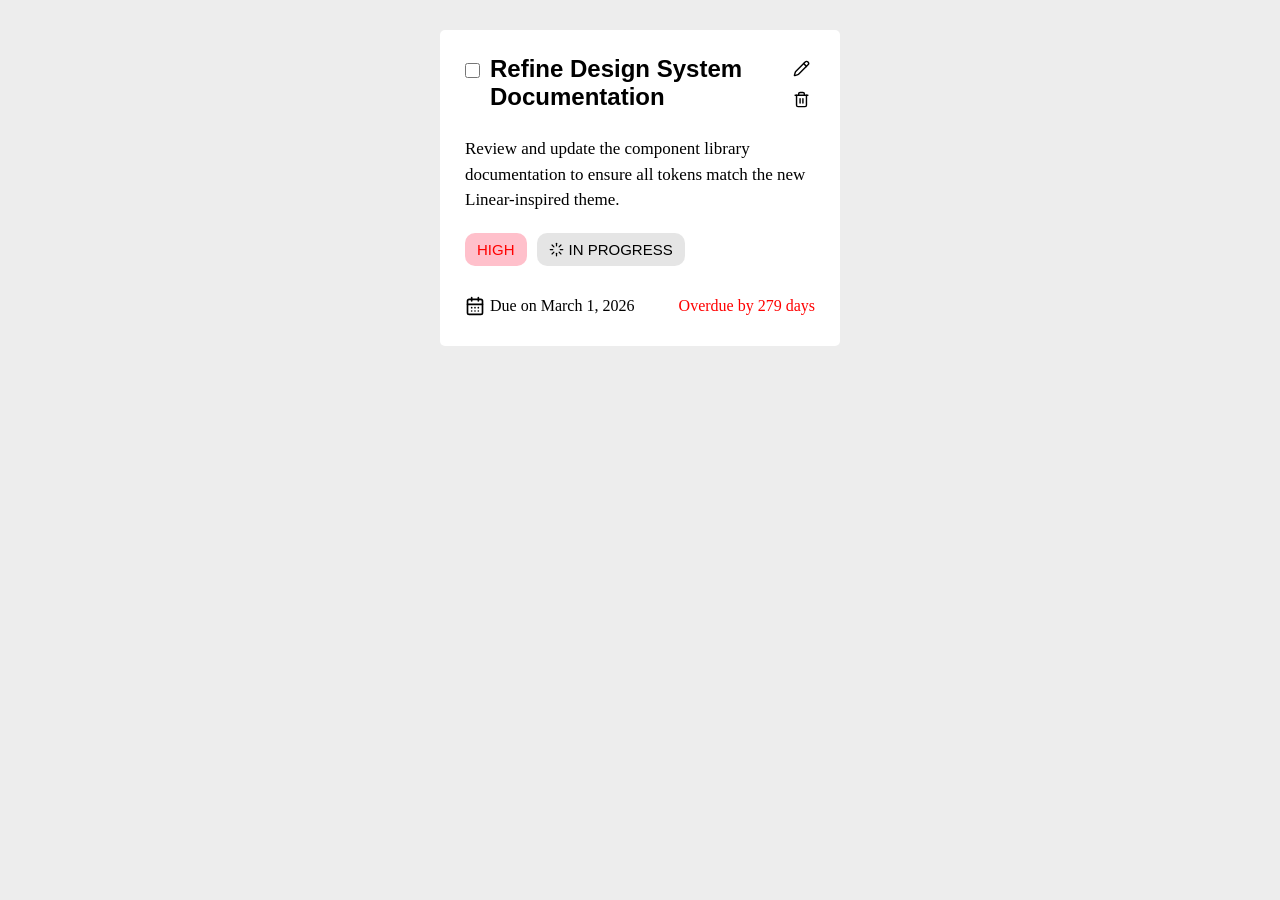
==== index.html @ 04fd06e0 "change html name" ====
<!doctype html>
<html>
  <head>
    <!--Meta data-->
    <meta name="viewport" content="width=device-width, initial-scale=1.0" />
    <meta name="description" content="a fully functional todo card component" />
    <title>todo-card</title>

    <!--styles-->
    <link rel="stylesheet" href="todo-card.css" />
  </head>
  <body>
    <main>
      <article data-testid="test-todo-card" class="test-todo-card">
        <section class="to-do-header">
          <div>
            <input
              type="checkbox"
              data-testid="test-todo-complete-toggle"
              aria-label="change-status"
              class="test-todo-complete-toggle"
              style="cursor: pointer"
            />
          </div>
          <h2 data-testid="test-todo-title" class="test-todo-title">
            Refine Design System Documentation
          </h2>
          <div class="tasks-btns">
            <button
              data-testid="test-todo-edit-button"
              class="test-todo-edit-button"
              aria-label="edit task"
              tabindex="{0}"
            >
              <svg
                xmlns="http://www.w3.org/2000/svg"
                width="17"
                height="17"
                viewBox="0 0 24 24"
                fill="none"
                stroke="currentColor"
                stroke-width="2"
                stroke-linecap="round"
                stroke-linejoin="round"
                class="lucide lucide-pencil-icon lucide-pencil"
              >
                <path
                  d="M21.174 6.812a1 1 0 0 0-3.986-3.987L3.842 16.174a2 2 0 0 0-.5.83l-1.321 4.352a.5.5 0 0 0 .623.622l4.353-1.32a2 2 0 0 0 .83-.497z"
                />
                <path d="m15 5 4 4" />
              </svg>
            </button>
            <button
              data-testid="test-todo-delete-button"
              class="test-todo-delete-button"
              aria-label="delete-task"
              tabindex="{0}"
            >
              <svg
                xmlns="http://www.w3.org/2000/svg"
                width="17"
                height="17"
                viewBox="0 0 24 24"
                fill="none"
                stroke="currentColor"
                stroke-width="2"
                stroke-linecap="round"
                stroke-linejoin="round"
                class="lucide lucide-trash2-icon lucide-trash-2"
              >
                <path d="M10 11v6" />
                <path d="M14 11v6" />
                <path d="M19 6v14a2 2 0 0 1-2 2H7a2 2 0 0 1-2-2V6" />
                <path d="M3 6h18" />
                <path d="M8 6V4a2 2 0 0 1 2-2h4a2 2 0 0 1 2 2v2" />
              </svg>
            </button>
          </div>
        </section>
        <p data-testid="test-todo-description" class="test-todo-description">
          Review and update the component library documentation to ensure all
          tokens match the new Linear-inspired theme.
        </p>
        <div class="todo-tags">
          <p data-testid="test-todo-priority" class="test-todo-priority">
            HIGH
          </p>
          <p data-testid="test-todo-status" class="test-todo-status">
            <svg
              xmlns="http://www.w3.org/2000/svg"
              width="15"
              height="15"
              viewBox="0 0 24 24"
              fill="none"
              stroke="currentColor"
              stroke-width="2"
              stroke-linecap="round"
              stroke-linejoin="round"
              class="lucide lucide-loader-icon lucide-loader"
            >
              <path d="M12 2v4" />
              <path d="m16.2 7.8 2.9-2.9" />
              <path d="M18 12h4" />
              <path d="m16.2 16.2 2.9 2.9" />
              <path d="M12 18v4" />
              <path d="m4.9 19.1 2.9-2.9" />
              <path d="M2 12h4" />
              <path d="m4.9 4.9 2.9 2.9" />
            </svg>
            <span>IN PROGRESS</span>
          </p>
        </div>
        <section class="date-section">
          <div class="due-date-container">
            <svg
              xmlns="http://www.w3.org/2000/svg"
              width="20"
              height="20"
              viewBox="0 0 24 24"
              fill="none"
              stroke="currentColor"
              stroke-width="2"
              stroke-linecap="round"
              stroke-linejoin="round"
              class="lucide lucide-calendar-days-icon lucide-calendar-days"
            >
              <path d="M8 2v4" />
              <path d="M16 2v4" />
              <rect width="18" height="18" x="3" y="4" rx="2" />
              <path d="M3 10h18" />
              <path d="M8 14h.01" />
              <path d="M12 14h.01" />
              <path d="M16 14h.01" />
              <path d="M8 18h.01" />
              <path d="M12 18h.01" />
              <path d="M16 18h.01" />
            </svg>
            <time data-testid="test-todo-due-date" class="test-todo-due-date">
              Due, 12 Feb 2025
            </time>
          </div>
          <div>
            <time
              data-testid="test-todo-time-remaining"
              class="test-todo-time-remaining"
            >
              3 days left
            </time>
          </div>
        </section>
      </article>
    </main>

    <!--Scripts-->
    <script src="todo-card.js"></script>
  </body>
</html>
---- todo-card.css ----
* {
  padding: 0;
  margin: 0;
}
button{
border: none;
background-color: transparent;
}
body {
  padding: 30px;
  margin: 0;
  height: 100%;
  background-color: rgba(0, 0, 0, 0.07);
  display: flex;
  flex-direction: column;
  align-items: center;
  font-family: Cambria, Cochin, Georgia, Times, "Times New Roman", serif;
}
main{
  max-width: 400px;
}
.test-todo-card {
  background-color: white;
  padding: 25px 25px 10px 25px;
  border-radius: 5px;
  margin-bottom: 15px;
}
.todo-tags {
  list-style-type: none;
  padding: 0;
  margin-bottom: 30px;
  display: flex;
  text-transform: capitalize;
  column-gap: 10px;
   row-gap: 10px;
  font-family: Arial, Helvetica, sans-serif;
  flex-wrap: wrap;
}
.to-do-header {
  display: flex;
  column-gap: 10px;
  align-items: start;
  font-family: Arial, Helvetica, sans-serif;
}
.test-todo-description {
  margin: 20px 0px;
  line-height: 1.5;
  font-size: 17px;
}
.test-todo-complete-toggle {
  margin-top: 8px;
  width: 15px;
  height: 15px;
}
.todo-tags .test-todo-priority,
.test-todo-status {
  padding: 8px 12px;
  border-radius: 8px;
  text-transform: capitalize;
  font-size: 15px;
  border-radius: 10px;
  font-size: 15px;
}
.test-todo-priority {
  background-color: pink;
  color: red;
}
.test-todo-status {
  background-color: rgba(0, 0, 0, 0.1);
  display: flex;
  align-items: center;
  column-gap: 5px;
}
.date-section {
  margin: 20px 0px;
  display: flex;
  align-items: center;
}
.due-date-container {
  display: flex;
  align-items: center;
  flex-grow: 1;
  column-gap: 5px;
}
.tasks-btns {
  display: flex;
  flex-direction: column;
  row-gap: 1px;
}
.tasks-btns .test-todo-delete-button, .test-todo-edit-button{
  cursor: pointer; 
  padding: 5px;
  transition: background-color 300ms ease-in-out;
}
.tasks-btns .test-todo-delete-button:hover, .test-todo-edit-button:hover{
  cursor: pointer; 
  background-color: rgba(0, 0, 0, 0.08);
}
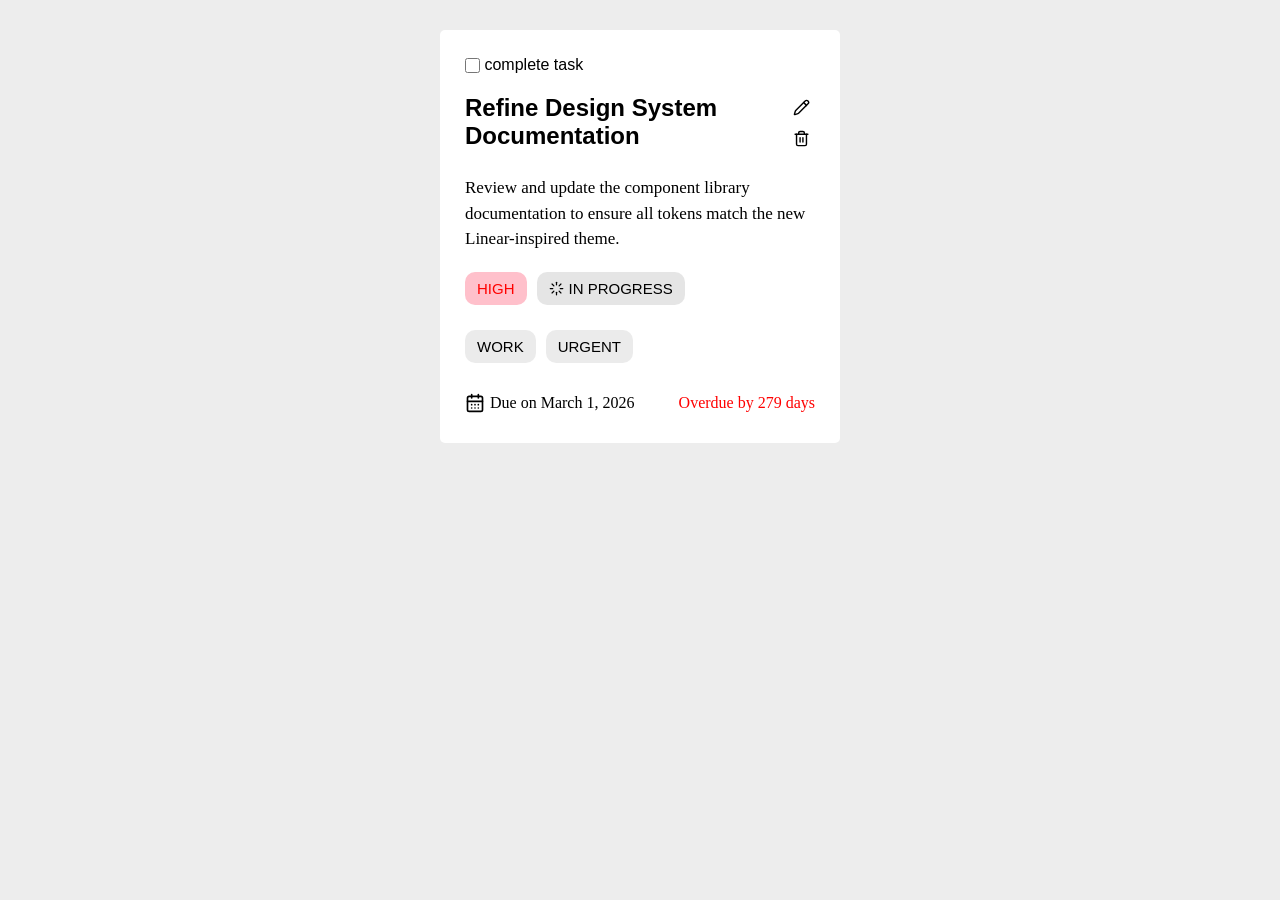
==== commit 8a5f4113: "label input and add test-todo-tags" ====
--- a/index.html
+++ b/index.html
@@ -12,16 +12,19 @@
   <body>
     <main>
       <article data-testid="test-todo-card" class="test-todo-card">
+         <div class="todo-complete">
+            <label>
+              <input
+                type="checkbox"
+                data-testid="test-todo-complete-toggle"
+                aria-label="change-status"
+                class="test-todo-complete-toggle"
+                style="cursor: pointer"
+              />
+              complete task
+            </label>
+          </div>
         <section class="to-do-header">
-          <div>
-            <input
-              type="checkbox"
-              data-testid="test-todo-complete-toggle"
-              aria-label="change-status"
-              class="test-todo-complete-toggle"
-              style="cursor: pointer"
-            />
-          </div>
           <h2 data-testid="test-todo-title" class="test-todo-title">
             Refine Design System Documentation
           </h2>
@@ -110,6 +113,10 @@
             <span>IN PROGRESS</span>
           </p>
         </div>
+        <ul class="test-todo-tags">
+          <li>Work</li>
+          <li>urgent</li>
+        </ul>
         <section class="date-section">
           <div class="due-date-container">
             <svg
--- a/todo-card.css
+++ b/todo-card.css
@@ -2,9 +2,9 @@
   padding: 0;
   margin: 0;
 }
-button{
-border: none;
-background-color: transparent;
+button {
+  border: none;
+  background-color: transparent;
 }
 body {
   padding: 30px;
@@ -16,7 +16,7 @@
   align-items: center;
   font-family: Cambria, Cochin, Georgia, Times, "Times New Roman", serif;
 }
-main{
+main {
   max-width: 400px;
 }
 .test-todo-card {
@@ -26,15 +26,20 @@
   margin-bottom: 15px;
 }
 .todo-tags {
-  list-style-type: none;
   padding: 0;
-  margin-bottom: 30px;
+  margin-bottom: 25px;
   display: flex;
   text-transform: capitalize;
   column-gap: 10px;
-   row-gap: 10px;
+  row-gap: 10px;
   font-family: Arial, Helvetica, sans-serif;
   flex-wrap: wrap;
+}
+.todo-complete {
+  font-family: Arial, Helvetica, sans-serif;
+  margin-bottom: 20px;
+  display: flex;
+  align-items: center;
 }
 .to-do-header {
   display: flex;
@@ -48,7 +53,7 @@
   font-size: 17px;
 }
 .test-todo-complete-toggle {
-  margin-top: 8px;
+  transform: translateY(3px);
   width: 15px;
   height: 15px;
 }
@@ -57,6 +62,25 @@
   padding: 8px 12px;
   border-radius: 8px;
   text-transform: capitalize;
+  font-size: 15px;
+  border-radius: 10px;
+  font-size: 15px;
+}
+.test-todo-tags {
+  list-style-type: none;
+  margin-bottom: 30px;
+  display: flex;
+  text-transform: capitalize;
+  column-gap: 10px;
+  row-gap: 10px;
+  font-family: Arial, Helvetica, sans-serif;
+  flex-wrap: wrap;
+}
+.test-todo-tags * {
+  background-color: rgba(0, 0, 0, 0.08);
+  padding: 8px 12px;
+  border-radius: 8px;
+  text-transform: uppercase;
   font-size: 15px;
   border-radius: 10px;
   font-size: 15px;
@@ -87,12 +111,14 @@
   flex-direction: column;
   row-gap: 1px;
 }
-.tasks-btns .test-todo-delete-button, .test-todo-edit-button{
-  cursor: pointer; 
+.tasks-btns .test-todo-delete-button,
+.test-todo-edit-button {
+  cursor: pointer;
   padding: 5px;
   transition: background-color 300ms ease-in-out;
 }
-.tasks-btns .test-todo-delete-button:hover, .test-todo-edit-button:hover{
-  cursor: pointer; 
+.tasks-btns .test-todo-delete-button:hover,
+.test-todo-edit-button:hover {
+  cursor: pointer;
   background-color: rgba(0, 0, 0, 0.08);
-}+}
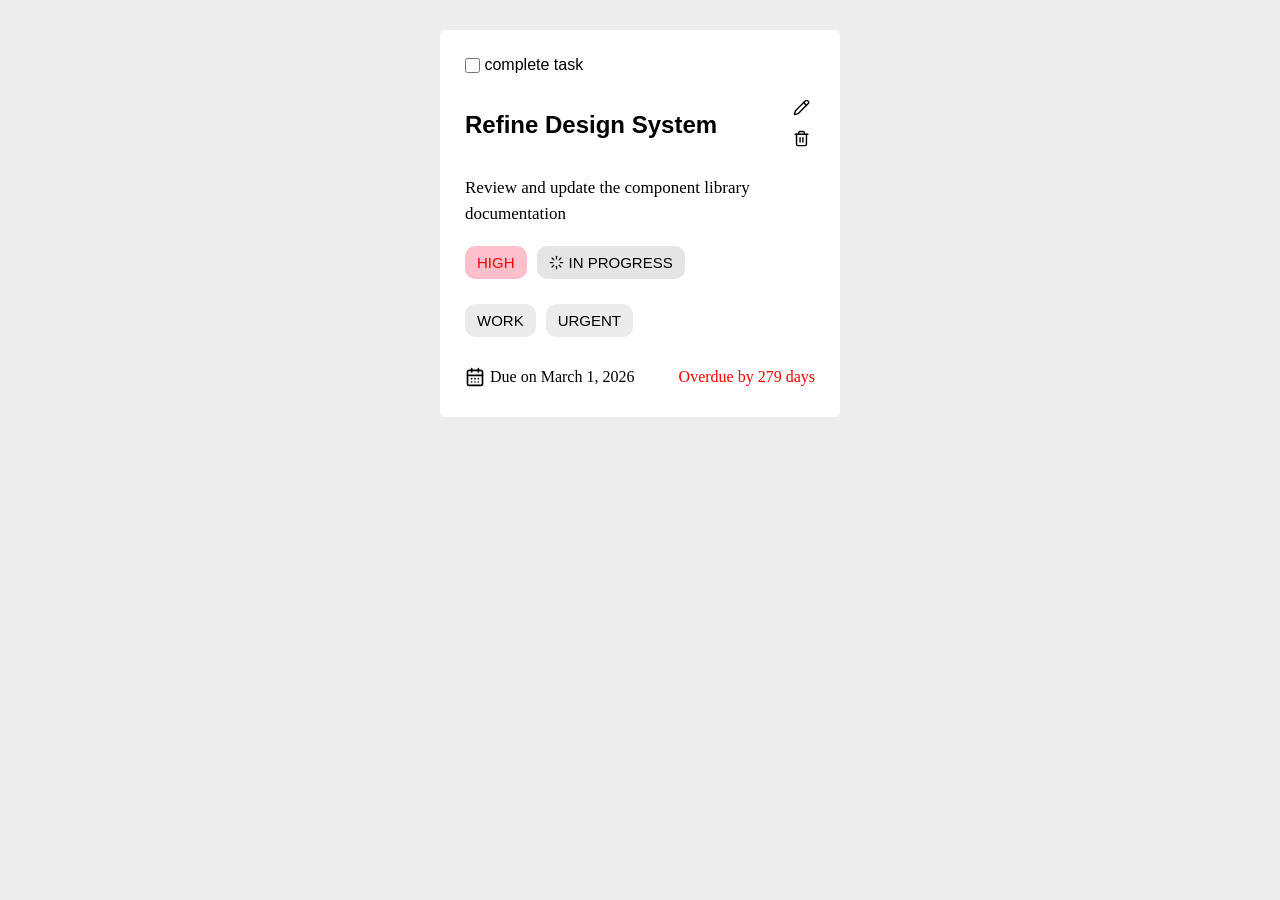
==== commit 85469155: "make minor modifications" ====
--- a/index.html
+++ b/index.html
@@ -25,8 +25,8 @@
             </label>
           </div>
         <section class="to-do-header">
-          <h2 data-testid="test-todo-title" class="test-todo-title">
-            Refine Design System Documentation
+          <h2 data-testid="test-todo-title" class="test-todo-title" style="flex-grow: 1;">
+            Refine Design System
           </h2>
           <div class="tasks-btns">
             <button
@@ -81,8 +81,7 @@
           </div>
         </section>
         <p data-testid="test-todo-description" class="test-todo-description">
-          Review and update the component library documentation to ensure all
-          tokens match the new Linear-inspired theme.
+          Review and update the component library documentation
         </p>
         <div class="todo-tags">
           <p data-testid="test-todo-priority" class="test-todo-priority">
--- a/todo-card.css
+++ b/todo-card.css
@@ -44,7 +44,7 @@
 .to-do-header {
   display: flex;
   column-gap: 10px;
-  align-items: start;
+  align-items: center;
   font-family: Arial, Helvetica, sans-serif;
 }
 .test-todo-description {
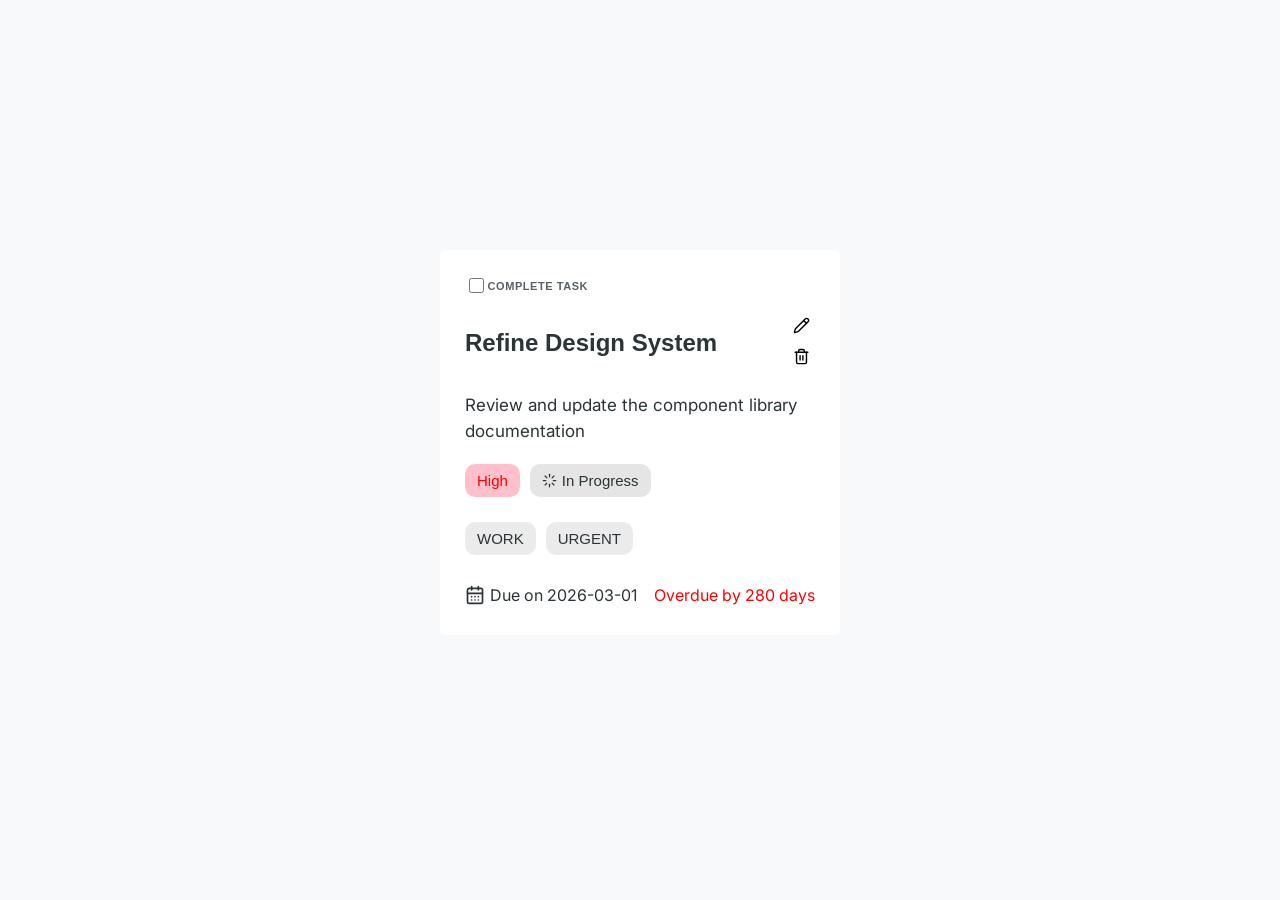
==== commit 8816211e: "hng task 1a initial commit" ====
--- a/index.html
+++ b/index.html
@@ -5,159 +5,23 @@
     <meta name="viewport" content="width=device-width, initial-scale=1.0" />
     <meta name="description" content="a fully functional todo card component" />
     <title>todo-card</title>
-
+    <!--external styles-->
+    <link
+      href="https://fonts.googleapis.com/css2?family=Inter:wght@400;500;600;700;800&amp;display=swap"
+      rel="stylesheet"
+    />
+    <link
+      href="https://fonts.googleapis.com/css2?family=Material+Symbols+Outlined:wght,FILL@100..700,0..1&amp;display=swap"
+      rel="stylesheet"
+    />
     <!--styles-->
     <link rel="stylesheet" href="todo-card.css" />
+    <link rel="stylesheet" href="todo-edit-card.css" />
   </head>
   <body>
-    <main>
-      <article data-testid="test-todo-card" class="test-todo-card">
-         <div class="todo-complete">
-            <label>
-              <input
-                type="checkbox"
-                data-testid="test-todo-complete-toggle"
-                aria-label="change-status"
-                class="test-todo-complete-toggle"
-                style="cursor: pointer"
-              />
-              complete task
-            </label>
-          </div>
-        <section class="to-do-header">
-          <h2 data-testid="test-todo-title" class="test-todo-title" style="flex-grow: 1;">
-            Refine Design System
-          </h2>
-          <div class="tasks-btns">
-            <button
-              data-testid="test-todo-edit-button"
-              class="test-todo-edit-button"
-              aria-label="edit task"
-              tabindex="{0}"
-            >
-              <svg
-                xmlns="http://www.w3.org/2000/svg"
-                width="17"
-                height="17"
-                viewBox="0 0 24 24"
-                fill="none"
-                stroke="currentColor"
-                stroke-width="2"
-                stroke-linecap="round"
-                stroke-linejoin="round"
-                class="lucide lucide-pencil-icon lucide-pencil"
-              >
-                <path
-                  d="M21.174 6.812a1 1 0 0 0-3.986-3.987L3.842 16.174a2 2 0 0 0-.5.83l-1.321 4.352a.5.5 0 0 0 .623.622l4.353-1.32a2 2 0 0 0 .83-.497z"
-                />
-                <path d="m15 5 4 4" />
-              </svg>
-            </button>
-            <button
-              data-testid="test-todo-delete-button"
-              class="test-todo-delete-button"
-              aria-label="delete-task"
-              tabindex="{0}"
-            >
-              <svg
-                xmlns="http://www.w3.org/2000/svg"
-                width="17"
-                height="17"
-                viewBox="0 0 24 24"
-                fill="none"
-                stroke="currentColor"
-                stroke-width="2"
-                stroke-linecap="round"
-                stroke-linejoin="round"
-                class="lucide lucide-trash2-icon lucide-trash-2"
-              >
-                <path d="M10 11v6" />
-                <path d="M14 11v6" />
-                <path d="M19 6v14a2 2 0 0 1-2 2H7a2 2 0 0 1-2-2V6" />
-                <path d="M3 6h18" />
-                <path d="M8 6V4a2 2 0 0 1 2-2h4a2 2 0 0 1 2 2v2" />
-              </svg>
-            </button>
-          </div>
-        </section>
-        <p data-testid="test-todo-description" class="test-todo-description">
-          Review and update the component library documentation
-        </p>
-        <div class="todo-tags">
-          <p data-testid="test-todo-priority" class="test-todo-priority">
-            HIGH
-          </p>
-          <p data-testid="test-todo-status" class="test-todo-status">
-            <svg
-              xmlns="http://www.w3.org/2000/svg"
-              width="15"
-              height="15"
-              viewBox="0 0 24 24"
-              fill="none"
-              stroke="currentColor"
-              stroke-width="2"
-              stroke-linecap="round"
-              stroke-linejoin="round"
-              class="lucide lucide-loader-icon lucide-loader"
-            >
-              <path d="M12 2v4" />
-              <path d="m16.2 7.8 2.9-2.9" />
-              <path d="M18 12h4" />
-              <path d="m16.2 16.2 2.9 2.9" />
-              <path d="M12 18v4" />
-              <path d="m4.9 19.1 2.9-2.9" />
-              <path d="M2 12h4" />
-              <path d="m4.9 4.9 2.9 2.9" />
-            </svg>
-            <span>IN PROGRESS</span>
-          </p>
-        </div>
-        <ul class="test-todo-tags">
-          <li>Work</li>
-          <li>urgent</li>
-        </ul>
-        <section class="date-section">
-          <div class="due-date-container">
-            <svg
-              xmlns="http://www.w3.org/2000/svg"
-              width="20"
-              height="20"
-              viewBox="0 0 24 24"
-              fill="none"
-              stroke="currentColor"
-              stroke-width="2"
-              stroke-linecap="round"
-              stroke-linejoin="round"
-              class="lucide lucide-calendar-days-icon lucide-calendar-days"
-            >
-              <path d="M8 2v4" />
-              <path d="M16 2v4" />
-              <rect width="18" height="18" x="3" y="4" rx="2" />
-              <path d="M3 10h18" />
-              <path d="M8 14h.01" />
-              <path d="M12 14h.01" />
-              <path d="M16 14h.01" />
-              <path d="M8 18h.01" />
-              <path d="M12 18h.01" />
-              <path d="M16 18h.01" />
-            </svg>
-            <time data-testid="test-todo-due-date" class="test-todo-due-date">
-              Due, 12 Feb 2025
-            </time>
-          </div>
-          <div>
-            <time
-              data-testid="test-todo-time-remaining"
-              class="test-todo-time-remaining"
-            >
-              3 days left
-            </time>
-          </div>
-        </section>
-      </article>
-    </main>
+    <main class="root"></main>
 
     <!--Scripts-->
-    <script src="todo-card.js"></script>
+    <script type="module" src="render-todo-card.js"></script>
   </body>
 </html>
--- a/todo-edit-card.css
+++ b/todo-edit-card.css
@@ -0,0 +1,264 @@
+:root {
+  --tertiary-dim: #4c5361;
+  --on-tertiary-container: #4d5461;
+  --primary-dim: #535252;
+  --on-primary: #faf7f6;
+  --tertiary-container: #dfe5f6;
+  --primary-container: #e5e2e1;
+  --error-container: #fe8983;
+  --outline: #737c7f;
+  --background: #f8f9fa;
+  --primary: #5f5e5e;
+  --on-secondary-fixed-variant: #585c61;
+  --on-background: #2b3437;
+  --tertiary-fixed: #dfe5f6;
+  --secondary: #5b5f64;
+  --surface-container: #eaeff1;
+  --on-primary-container: #525151;
+  --secondary-fixed-dim: #d1d5da;
+  --on-secondary: #f6f9ff;
+  --on-tertiary-fixed-variant: #565e6b;
+  --on-error: #fff7f6;
+  --error-dim: #4e0309;
+  --on-surface: #2b3437;
+  --on-secondary-container: #4e5257;
+  --surface-container-lowest: #ffffff;
+  --secondary-fixed: #dfe3e8;
+  --secondary-dim: #4f5358;
+  --outline-variant: #abb3b7;
+  --on-surface-variant: #586064;
+  --on-primary-fixed-variant: #5c5b5b;
+  --on-tertiary: #f8f8ff;
+  --surface-tint: #5f5e5e;
+  --surface-container-highest: #dbe4e7;
+  --tertiary-fixed-dim: #d1d7e7;
+  --secondary-container: #dfe3e8;
+  --primary-fixed-dim: #d7d4d3;
+  --primary-fixed: #e5e2e1;
+  --surface-bright: #f8f9fa;
+  --on-primary-fixed: #403f3f;
+  --surface-container-high: #e2e9ec;
+  --tertiary: #585f6d;
+  --on-secondary-fixed: #3c4044;
+  --error: #9f403d;
+  --surface-variant: #dbe4e7;
+  --surface-dim: #d1dce0;
+  --on-tertiary-fixed: #3a414e;
+  --inverse-on-surface: #9b9d9e;
+  --inverse-primary: #ffffff;
+  --surface: #f8f9fa;
+  --on-error-container: #752121;
+  --inverse-surface: #0c0f10;
+  --surface-container-low: #f1f4f6;
+}
+
+* {
+  box-sizing: border-box;
+  margin: 0;
+  padding: 0;
+}
+
+.material-symbols-outlined {
+  font-variation-settings:
+    "FILL" 0,
+    "wght" 400,
+    "GRAD" 0,
+    "opsz" 24;
+  display: inline-block;
+}
+
+body {
+  font-family: "Inter", sans-serif;
+  background-color: var(--surface);
+  color: var(--on-surface);
+  display: flex;
+  align-items: center;
+  justify-content: center;
+  min-height: 100vh;
+  padding: 1rem;
+}
+
+section {
+  width: 100%;
+  display: flex;
+  justify-content: center;
+  align-items: center;
+}
+
+.edit-task-card {
+  width: 100%;
+  max-width: 480px;
+  background-color: var(--surface-container-lowest);
+  border-radius: 24px;
+  padding: 2rem;
+  box-shadow: 0 30px 60px rgba(43, 52, 55, 0.06);
+  border: 1px solid rgba(171, 179, 183, 0.1);
+}
+
+.card-header {
+  margin-bottom: 1.5rem;
+}
+
+.card-title {
+  font-size: 1.5rem;
+  font-weight: 700;
+  color: var(--on-surface);
+  letter-spacing: -0.025em;
+}
+
+form {
+  display: flex;
+  flex-direction: column;
+  gap: 1.5rem;
+}
+
+.form-group {
+  display: flex;
+  flex-direction: column;
+  gap: 0.375rem;
+}
+
+label {
+  font-size: 11px;
+  text-transform: uppercase;
+  letter-spacing: 0.05em;
+  font-weight: 700;
+  color: var(--on-surface-variant);
+  padding: 0 0.25rem;
+}
+
+.input-text,
+.textarea-field {
+  width: 100%;
+  background-color: var(--surface-container-low);
+  border: none;
+  border-radius: 0.75rem;
+  padding: 0.75rem 1rem;
+  color: var(--on-surface);
+  transition: all 0.2s;
+  outline: none;
+}
+
+.input-text:focus,
+.textarea-field:focus {
+  box-shadow: 0 0 0 2px rgba(95, 94, 94, 0.2);
+}
+
+.input-text::placeholder,
+.textarea-field::placeholder {
+  color: rgba(88, 96, 100, 0.4);
+}
+
+.input-text {
+  font-weight: 600;
+  font-size: 1.125rem;
+}
+
+.textarea-field {
+  font-size: 0.875rem;
+  line-height: 1.625;
+  resize: none;
+  color: var(--on-surface-variant);
+}
+
+.metadata-grid {
+  display: grid;
+  grid-template-columns: repeat(3, minmax(0, 1fr));
+  gap: 0.75rem;
+}
+
+.relative-container {
+  position: relative;
+}
+
+.icon-overlay {
+  position: absolute;
+  left: 0.75rem;
+  top: 50%;
+  transform: translateY(-50%);
+  font-size: 18px;
+  pointer-events: none;
+}
+
+.icon-date {
+  color: var(--on-surface-variant);
+}
+.icon-priority {
+  color: var(--tertiary);
+}
+.icon-status {
+  color: var(--secondary);
+}
+
+.select-field,
+.input-date {
+  width: 100%;
+  background-color: var(--surface-container-low);
+  border: none;
+  border-radius: 0.75rem;
+  padding: 0.625rem 0.5rem 0.625rem 2.25rem;
+  color: var(--on-surface);
+  font-size: 0.75rem;
+  transition: all 0.2s;
+  outline: none;
+  appearance: none;
+}
+
+.input-date{
+  padding: 10px 15px;
+}
+
+.select-field:focus,
+.input-date:focus {
+  box-shadow: 0 0 0 2px rgba(95, 94, 94, 0.2);
+}
+
+.footer-actions {
+  display: flex;
+  align-items: center;
+  justify-content: flex-end;
+  gap: 0.75rem;
+  padding-top: 1.5rem;
+  border-top: 1px solid var(--surface-container);
+}
+
+.btn {
+  font-weight: 600;
+  font-size: 0.875rem;
+  border-radius: 0.75rem;
+  cursor: pointer;
+  transition: all 0.15s ease;
+  border: none;
+  outline: none;
+}
+
+.btn:active {
+  transform: scale(0.95);
+}
+
+.btn-cancel {
+  padding: 0.625rem 1.25rem;
+  color: var(--on-surface-variant);
+  background: transparent;
+}
+
+.btn-cancel:hover {
+  background-color: var(--surface-container);
+}
+
+.btn-save {
+  padding: 0.625rem 2rem;
+  background: linear-gradient(to bottom, var(--primary), var(--primary-dim));
+  color: var(--on-primary);
+  box-shadow: 0 1px 2px rgba(0, 0, 0, 0.05);
+}
+
+.btn-save:hover {
+  box-shadow: 0 4px 6px rgba(0, 0, 0, 0.05);
+}
+
+@media (max-width: 480px) {
+  .metadata-grid {
+    grid-template-columns: 1fr;
+  }
+}
